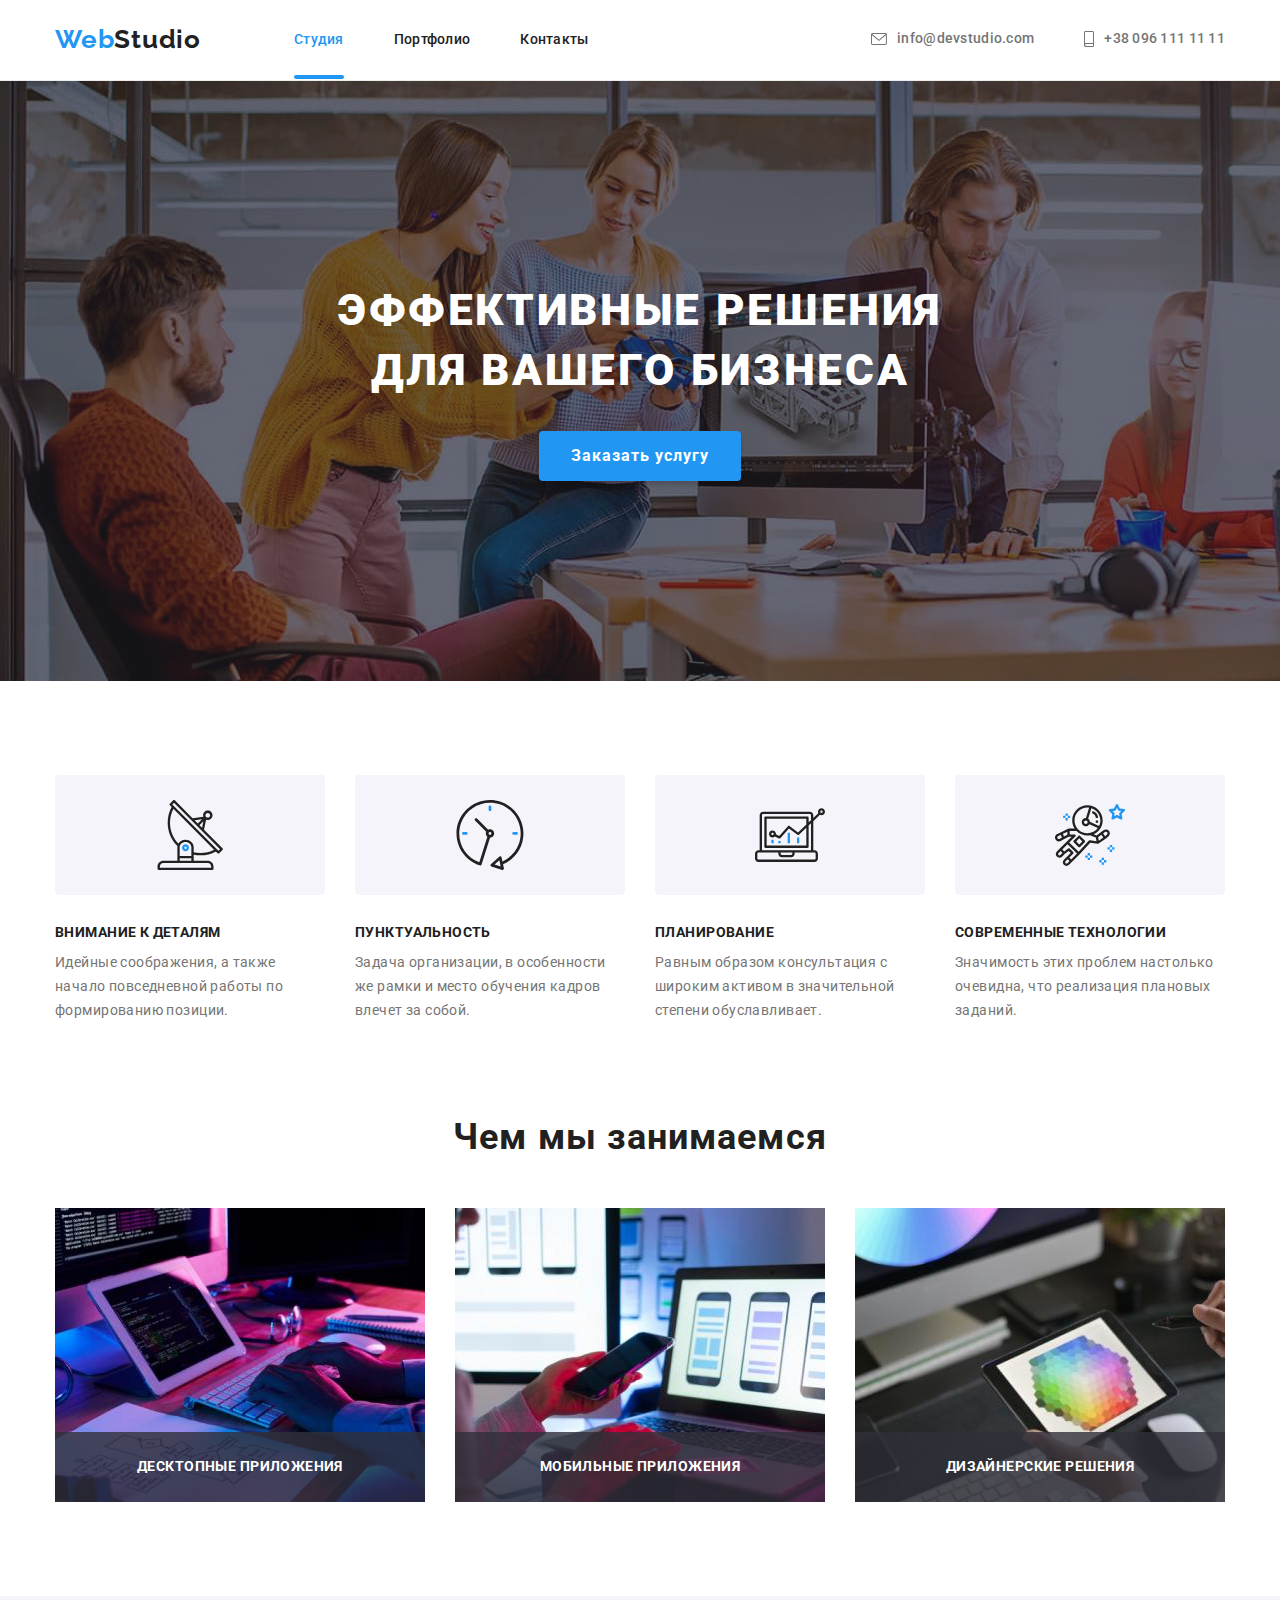
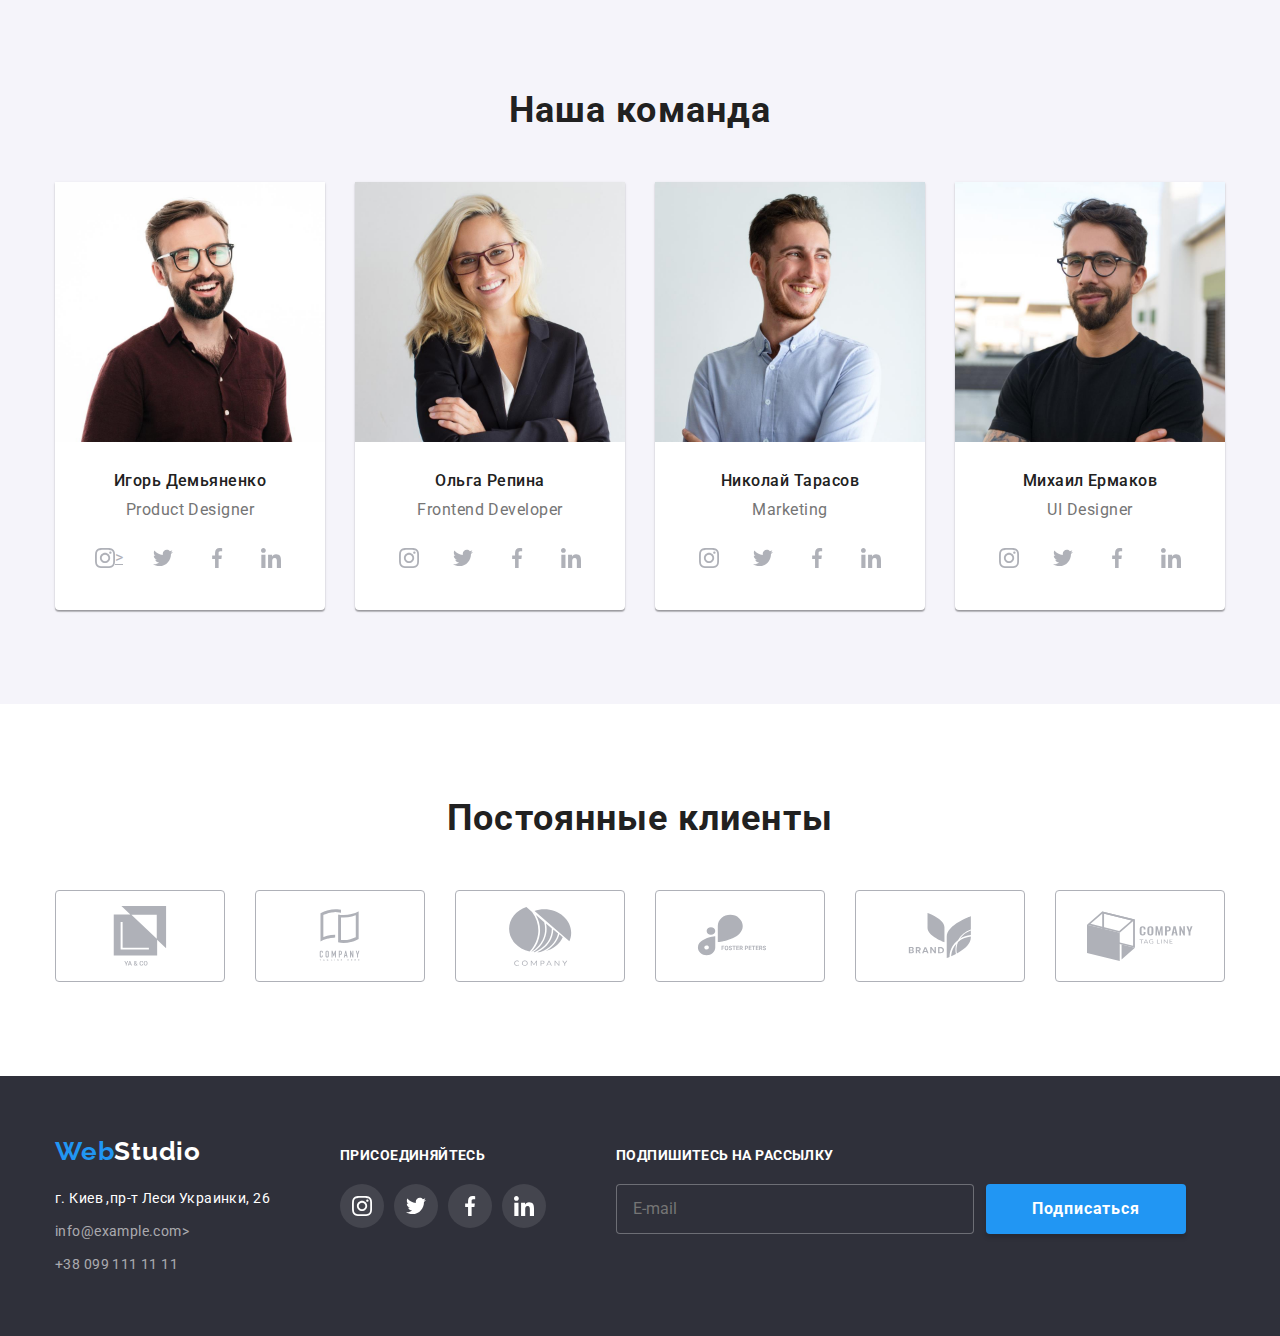
==== index.html @ cd9b9634 "старт" ====
<!DOCTYPE html>
<html lang="ru">
  <head>
    <meta charset="UTF-8" />
    <meta http-equiv="X-UA-Compatible" content="IE=edge" />
    <meta name="viewport" content="width=device-width, initial-scale=1.0" />
    <title>WebStudio</title>
    <link rel="preconnect" href="https://fonts.googleapis.com" />
    <link rel="preconnect" href="https://fonts.gstatic.com" crossorigin />
    <link
      href="https://fonts.googleapis.com/css2?family=Raleway:wght@700&family=Roboto:wght@400;500;700;900&display=swap"
      rel="stylesheet"
    />
    <link
      rel="stylesheet"
      href="https://cdnjs.cloudflare.com/ajax/libs/modern-normalize/1.1.0/modern-normalize.css"
      integrity="sha512-Y0MM+V6ymRKN2zStTqzQ227DWhhp4Mzdo6gnlRnuaNCbc+YN/ZH0sBCLTM4M0oSy9c9VKiCvd4Jk44aCLrNS5Q=="
      crossorigin="anonymous"
      referrerpolicy="no-referrer"
    />
    <link rel="stylesheet" href="./css/styles.css" />
  </head>
  <body class="page">
    <!--[Хедер]-->
    <header class="main-header">
      <div class="container container-header">
        <!--Главная навигация-->
        <nav class="main-nav">
          <a href="./index.html" class="logo"
            >Web<span class="logo-web">Studio</span>
          </a>
          <ul class="nav-list list">
            <li class="nav-list-item">
              <a href="./index.html" class="nav-link current">Студия</a>
            </li>
            <li class="nav-list-item">
              <a href="./portfolio.html" class="nav-link">Портфолио</a>
            </li>
            <li class="nav-list-item">
              <a href="" class="nav-link">Контакты</a>
            </li>
          </ul>
        </nav>
        <ul class="contacts heder list contacts-list">
          <li class="contacts-item">
            <a
              href="mailto:info@devstudio.com"
              class="contacts-link contacts-link-icon"
            >
              <svg class="contact-icon" width="16px" height="12px">
                <use href="./images/sprite.svg#icon-envelope-mail"></use>
              </svg>
              info@devstudio.com
            </a>
          </li>
          <li class="contacts-item">
            <a href="tel:+380961111111" class="contacts-link contacts-link-icon"
              ><svg class="contact-icon" width="10px" height="16px">
                <use href="./images/sprite.svg#icon-smartphone"></use>
              </svg>
              +38 096 111 11 11</a
            >
          </li>
        </ul>
      </div>
    </header>
    <main>
      <section class="section hero section-hero">
        <div class="container">
          <h1 class="hero-title">
            Эффективные решения<br />для вашего бизнеса
          </h1>
          <button type="button" class="hero-button hero" data-modal-open>
            Заказать услугу
          </button>
        </div>
      </section>
      <!--Секция основного контента-->
      <section class="section section-features">
        <div class="container">
          <h2 class="section-title visually-hidden">Особенности</h2>
          <ul class="features-list feattures list">
            <li class="features-item">
              <div class="features-container">
                <svg class="features-icon">
                  <use href="./images/sprite.svg#icon-group-sput"></use>
                </svg>
              </div>
              <h3 class="features-title">Внимание к деталям</h3>
              <p class="features-text">
                Идейные соображения, а также начало повседневной работы по
                формированию позиции.
              </p>
            </li>
            <li class="features-item">
              <div class="features-container">
                <svg class="features-icon">
                  <use href="./images/sprite.svg#icon-clock"></use>
                </svg>
              </div>
              <h3 class="features-title">Пунктуальность</h3>
              <p class="features-text">
                Задача организации, в особенности же рамки и место обучения
                кадров влечет за собой.
              </p>
            </li>
            <li class="features-item">
              <div class="features-container">
                <svg class="features-icon">
                  <use href="./images/sprite.svg#icon-diagram-comp"></use>
                </svg>
              </div>
              <h3 class="features-title">Планирование</h3>
              <p class="features-text">
                Равным образом консультация с широким активом в значительной
                степени обуславливает.
              </p>
            </li>
            <li class="features-item">
              <div class="features-container">
                <svg class="features-icon">
                  <use href="./images/sprite.svg#icon-astronaut"></use>
                </svg>
              </div>
              <h3 class="features-title">Современные технологии</h3>
              <p class="features-text">
                Значимость этих проблем настолько очевидна, что реализация
                плановых заданий.
              </p>
            </li>
          </ul>
        </div>
      </section>
      <section class="section section-doing">
        <div class="container">
          <h2 class="section-title">Чем мы занимаемся</h2>
          <ul class="doing-list list">
            <li class="doing-item">
              <img
                src="./images/img-1.jpg"
                alt="Человек работает за компьютером"
                width="370"
                height="294"
              />
              <div class="doing-item-box">
                <p class="doing-pre-title">Десктопные приложения</p>
              </div>
            </li>
            <li class="doing-item">
              <img
                src="./images/img-2.jpg"
                alt="Человек работает с телефоном"
                width="370"
                height="294"
              />
              <div class="doing-item-box">
                <p class="doing-pre-title">Мобильные приложения</p>
              </div>
            </li>
            <li class="doing-item">
              <img
                src="./images/img-3.jpg"
                alt="Человек работпет с планшетом"
                width="370"
                height="294"
              />
              <div class="doing-item-box">
                <p class="doing-pre-title">Дизайнерские решения</p>
              </div>
            </li>
          </ul>
        </div>
      </section>
      <!-- Секция Персонала-->
      <section class="section team section-team">
        <div class="container">
          <h2 class="section-title">Наша команда</h2>
          <ul class="team-list list">
            <li class="team-item">
              <img
                class="team-img"
                src="./images/img-igr.jpg"
                alt="Фото Игоря"
                width="270"
                height="260"
              />
              <div class="description">
                <h3 class="title">Игорь Демьяненко</h3>
                <p class="text">Product Designer</p>
                <ul class="list team-icon-list">
                  <li class="team-item-icon">
                    <a href="" class="team-link-icon"
                      ><svg class="team-icon">
                        <use href="./images/sprite.svg#icon-instagram"></use>
                      </svg>
                      ></a
                    >
                  </li>
                  <li class="team-item-icon">
                    <a href="" class="team-link-icon"
                      ><svg class="team-icon">
                        <use href="./images/sprite.svg#icon-twitter"></use></svg>
                      </a>
                  </li>
                  <li class="team-item-icon">
                    <a href="" class="team-link-icon"
                      ><svg class="team-icon">
                        <use
                          href="./images/sprite.svg#icon-facebook"
                        ></use></svg>
                      </a>
                  </li>
                  <li class="team-item-icon">
                    <a href="" class="team-link-icon"
                      ><svg class="team-icon">
                        <use href="./images/sprite.svg#icon-linkedin"></use>
                      </svg>
                      </a
                    >
                  </li>
                </ul>
              </div>
            </li>
            <li class="team-item">
              <img
                class="team-img"
                src="./images/img-olg.jpg"
                alt="Фото Ольги"
                width="270"
                height="260"
              />
              <div class="description">
                <h3 class="title">Ольга Репина</h3>
                <p class="text">Frontend Developer</p>
                <ul class="list team-icon-list">
                  <li class="team-item-icon">
                    <a href="" class="team-link-icon"
                      ><svg class="team-icon">
                        <use
                          href="./images/sprite.svg#icon-instagram"> <use>

                          </svg>
                          </a>
                  </li>
                  <li class="team-item-icon">
                    <a href="" class="team-link-icon"
                      ><svg class="team-icon">
                        <use href="./images/sprite.svg#icon-twitter"></use>
                      </svg>
                    </a>
                  </li>
                  <li class="team-item-icon">
                    <a href="" class="team-link-icon"
                      ><svg class="team-icon">
                        <use
                          href="./images/sprite.svg#icon-facebook"
                        ></use>
                      </svg>
                    </a>
                  </li>
                  <li class="team-item-icon">
                    <a href="" class="team-link-icon"
                      ><svg class="team-icon">
                        <use
                          href="./images/sprite.svg#icon-linkedin"
                        ></use>
                      </svg>
                    </a>
                  </li>
                </ul>
              </div>
            </li>
            <li class="team-item">
              <img
                class="team-img"
                src="./images/img-nic.jpg"
                alt="Фото Николая"
                width="270"
                height="260"
              />
              <div class="description">
                <h3 class="title">Николай Тарасов</h3>
                <p class="text">Marketing</p>
                <ul class="list team-icon-list">
                  <li class="team-item-icon">
                    <a href="" class="team-link-icon"
                      ><svg class="team-icon">
                        <use
                          href="./images/sprite.svg#icon-instagram"
                        ></use>
                      </svg>
                    </a>
                  </li>
                  <li class="team-item-icon">
                    <a href="" class="team-link-icon"
                      ><svg class="team-icon">
                        <use href="./images/sprite.svg#icon-twitter"></use></svg>
                    </a>
                  </li>
                  <li class="team-item-icon">
                    <a href="" class="team-link-icon"
                      ><svg class="team-icon">
                        <use
                          href="./images/sprite.svg#icon-facebook"></use>
                      </svg>
                    </a>
                  </li>
                  <li class="team-item-icon">
                    <a href="" class="team-link-icon"
                      ><svg class="team-icon">
                        <use
                          href="./images/sprite.svg#icon-linkedin"
                        ></use>
                      </svg>
                    </a>
                  </li>
                </ul>
              </div>
            </li>
            <li class="team-item">
              <img
                class="team-img"
                src="./images/img-mih.jpg"
                alt="Фото Михаила"
                width="270"
                height="260"
              />
              <div class="description">
                <h3 class="title">Михаил Ермаков</h3>
                <p class="text">UI Designer</p>
                <ul class="list team-icon-list">
                  <li class="team-item-icon">
                    <a href="" class="team-link-icon"
                      ><svg class="team-icon">
                        <use
                          href="./images/sprite.svg#icon-instagram"
                        ></use>
                      </svg>
                    </a>
                  </li>
                  <li class="team-item-icon">
                    <a href="" class="team-link-icon"
                      ><svg class="team-icon">
                        <use href="./images/sprite.svg#icon-twitter"></use></svg>
                    </a>
                  </li>
                  <li class="team-item-icon">
                    <a href="" class="team-link-icon"
                      ><svg class="team-icon">
                        <use
                          href="./images/sprite.svg#icon-facebook"
                        ></use></svg>
                    </a>
                  </li>
                  <li class="team-item-icon">
                    <a href="" class="team-link-icon"
                      ><svg class="team-icon">
                        <use
                          href="./images/sprite.svg#icon-linkedin"
                        ></use></svg>
                    </a>
                  </li>
                </ul>
              </div>
            </li>
          </ul>
        </div>
      </section>
      <section class="section section-clients">
        <div class="container">
          <h2 class="section-title">Постоянные клиенты</h2>
          <ul class="clients-list list">
            <li class="clients-item">
              <a href="" class="clients-item-link">
                <svg class="icon" width="106px" height="60px">
                  <use href="./images/sprite.svg#icon-clients-1"></use></svg>
              </a>
            </li>
            <li class="clients-item">
              <a href="" class="clients-item-link">
                <svg width="106px" height="60px">
                  <use href="./images/sprite.svg#icon-clients-2"></use></svg>
              </a>
            </li>
            <li class="clients-item">
              <a href="" class="clients-item-link">
                <svg width="106px" height="60px">
                  <use href="./images/sprite.svg#icon-clients-3"></use></svg>
              </a>
            </li>
            <li class="clients-item">
              <a href="" class="clients-item-link">
                <svg width="106px" height="60px">
                  <use href="./images/sprite.svg#icon-clients-4"></use></svg>
              </a>
            </li>
            <li class="clients-item">
              <a href="" class="clients-item-link">
                <svg width="106px" height="60px">
                  <use href="./images/sprite.svg#icon-clients-5"></use></svg>
              </a>
            </li>
            <li class="clients-item">
              <a href="" class="clients-item-link">
                <svg width="106px" height="60px">
                  <use href="./images/sprite.svg#icon-clients-6"></use></svg>
              </a>
            </li>
          </ul>
        </div>
      </section>
    </main>
    <!--Футер -->
    <footer class="footer">
      <div class="container">
        <div class="footer-container">
          <div class="footer-container-box">
            <a href="./index.html" class="logo logo-footer"
              >Web<span class="logo-web logo-web-footer">Studio</span>
            </a>
            <address>
              <ul class="contacts list">
                <li class="contact-item">
                  <a href="" class="contacts-link"
                    >г. Киев ,пр-т Леси Украинки, 26</a
                  >
                </li>
                <li class="contact-item">
                  <a
                    href="mailto:info@example.com"
                    class="contacts-link active"
                  >
                    info@example.com></a
                  >
                </li>
                <li class="contact-item">
                  <a href="tel:+380991111111" class="contacts-link active"
                    >+38 099 111 11 11</a
                  >
                </li>
              </ul>
            </address>
          </div>
          <div class="footer-container-box">
            <p class="conect">присоединяйтесь</p>
            <ul class="list social-network">
              <li class="social-network-item">
                <a href="" class="sosial-network-link"
                  ><svg width="20px" height="20px" class="social-network-icon">
                    <use href="./images/sprite.svg#icon-instagram"></use></svg>
                </a>
              </li>
              <li class="social-network-item">
                <a href="" class="sosial-network-link"
                  ><svg width="20px" height="20px" class="social-network-icon">
                    <use href="./images/sprite.svg#icon-twitter"></use></svg>
                </a>
              </li>
              <li class="social-network-item">
                <a href="" class="sosial-network-link"
                  ><svg width="20px" height="20px" class="social-network-icon">
                    <use href="./images/sprite.svg#icon-facebook"></use></svg>
                </a>
              </li>
              <li class="social-network-item">
                <a href="" class="sosial-network-link"
                  ><svg width="20px" height="20px" class="social-network-icon">
                    <use href="./images/sprite.svg#icon-linkedin"></use></svg>
                </a>
              </li>
            </ul>
          </div>
          <div class="container-singer">
            <b class="conect">Подпишитесь на рассылку</b>
            <form class="singer-form">
              <label for="mail"></label>
              <input type="emeil" name="mail" class="singer-item" placeholder="E-mail"></input>
              <button type="submit" class="singer-button">Подписаться</button>
            </form>
          </div>
        </div>
      </div>
    </footer>
    <div class="backdrop is-hidden" data-modal>
      <div class="hero-modal">
        <button type="button" class="modal-buttton" data-modal-close><svg width="20px" height="20px" class="social-network-icon">
          <use href="./images/sprite.svg#icon-close"></use></svg>
      </button>
      </div>
    </div>
    <script src="./js/modal.js"></script>
  </body>
</html>
---- css/styles.css ----
:root {
  --primary-text-color: #757575;
  --title-text-color: #212121;
  --accent-color: #2196f3;
  --primary-white-color: #ffffff;
  --buttons-bgc-color: #f5f4fa;
  --cubic: cubic-bezier(0.4, 0, 0.2, 1);
}
body {
  color: var(--primary-text-color);
  background-color: var(--primary-white-color);
  font-family: roboto, sans-serif;
}
p,
h1,
h2,
h3,
h4,
h5,
h6 {
  margin: 0;
  padding: 0;
}
ul {
  margin: 0;
  padding: 0;
}
img {
  display: block;
  max-width: 100%;
}

.container {
  width: 1200px;
  padding-left: 15px;
  padding-right: 15px;
  margin-left: auto;
  margin-right: auto;
}
.visually-hidden {
  position: absolute;
  width: 1px;
  height: 1px;
  margin: -1px;
  border: 0;
  padding: 0;

  white-space: nowrap;
  clip-path: inset(100%);
  clip: rect(0 0 0 0);
  overflow: hidden;
}
.list {
  list-style: none;
}
/* Стили заголовков секции */
.section .section-title {
  color: var(--title-text-color);
  font-family: Roboto, sans-serif;
  font-weight: 700;
  font-size: 36px;
  line-height: 1.16;
  text-align: center;
  letter-spacing: 0.03em;
  margin-bottom: 50px;
}
/* Стиль лого */
.logo {
  color: var(--accent-color);
  font-family: Raleway, sans-serif;
  font-weight: 700;
  font-size: 26px;
  line-height: 1.19;
  letter-spacing: 0.03em;
  text-decoration: none;
}
.logo-web {
  color: var(--title-text-color);
}
.logo-web-footer {
  color: var(--primary-white-color);
}

/* Стиль хедер */
.main-header {
  padding-top: 24px;
  padding-bottom: 25px;
}
.main-nav .nav-link {
  position: relative;
  color: var(--title-text-color);
  font-family: Roboto, sans-serif;
  font-weight: 500;
  font-size: 14px;
  line-height: 1.14;
  letter-spacing: 0.02em;
  text-decoration: none;
  transition: color 250ms var(--cubic);
}
.nav-link.current::after {
  content: "";
  position: absolute;
  bottom: -32px;
  left: 0px;
  width: 100%;
  height: 4px;
  background-color: var(--accent-color);
  border-radius: 2px;
}
.main-header {
  border-bottom: 1px solid #ececec;
}
.main-nav {
  display: flex;
  align-items: center;
}
.container-header {
  display: flex;
}
.nav-list {
  display: flex;
  margin-left: 93px;
}
.nav-list .nav-list-item:not(:last-child) {
  margin-right: 50px;
}
.nav-link:hover,
.nav-link:focus {
  color: var(--accent-color);
}
.main-nav .nav-link.current {
  color: var(--accent-color);
}
.contacts.heder {
  display: flex;
  align-items: center;
  margin-left: auto;
}
.contacts-item {
  display: flex;
  fill: var(--primary-text-color);
  align-items: center;
}
.contact-icon {
  margin-right: 10px;
}
.contacts-item:not(:last-child) {
  margin-right: 50px;
}
.contacts .contacts-link {
  display: flex;
  color: var(--primary-text-color);
  font-family: Roboto, sans-serif;
  font-weight: 500;
  font-size: 14px;
  line-height: 1.14;
  letter-spacing: 0.02em;
  text-decoration: none;
  align-items: center;
  transition: color 250ms var(--cubic), fill 250ms var(--cubic);
}
.contacts-link:hover,
.contacts-link:focus {
  color: var(--accent-color);
  fill: var(--accent-color);
}
/* Стиль героя*/
.section-hero {
  max-width: 1600px;
  height: 600px;
  margin-left: auto;
  margin-right: auto;
  background-color: #2f303a;
  background-image: linear-gradient(
      to right,
      rgba(47, 48, 58, 0.4),
      rgba(47, 48, 58, 0.4)
    ),
    url(../images/bg-img.jpg);
}
.section-hero {
  padding-top: 200px;
  padding-bottom: 200px;
}
.hero {
  text-align: center;
}
.hero-button {
  color: var(--primary-white-color);
  background-color: var(--accent-color);
  font-family: inherit;
  font-weight: 700;
  font-size: 16px;
  line-height: 1.87;
  letter-spacing: 0.06em;
  cursor: pointer;
  border: 1px;
  border-radius: 4px;
  padding: 10px 32px;
  box-shadow: 0px 4px 4px rgba(0, 0, 0, 0.15);
  transition: background-color 250ms var(--cubic);
}
.hero-button:hover,
.hero-button:focus {
  background-color: #188ce8;
  color: var(--primary-white-color);
}
.hero-title {
  color: var(--primary-white-color);
  font-family: Roboto, sans-serif;
  font-weight: 900;
  font-size: 44px;
  line-height: 1.36;
  text-align: center;
  letter-spacing: 0.06em;
  text-transform: uppercase;
  margin-bottom: 30px;
}
/* Стиль сtкуции Особености */
.section-features {
  padding-top: 94px;
  padding-bottom: 94px;
}
.features-list {
  display: flex;
}

.features-item {
  width: 270px;
}
/* /// */
.features-item:not(:last-child) {
  margin-right: 30px;
}
.features-title {
  color: var(--title-text-color);
  font-family: Roboto, sans-serif;
  font-weight: 700;
  font-size: 14px;
  line-height: 1.14;
  letter-spacing: 0.03em;
  text-transform: uppercase;
  margin-bottom: 10px;
  margin-top: 30px;
}
.features-container {
  display: flex;
  width: 270px;
  height: 120px;
  border: #f5f4fa;
  background-color: #f5f4fa;
  border-radius: 4px;
  align-items: center;
  justify-content: center;
}
.features-icon {
  width: 70px;
  height: 70px;
}
.features-text {
  font-size: 14px;
  line-height: 1.71;
  letter-spacing: 0.03em;
}
/* Стиль секции Чем мы занимаемся */
.section-doing {
  padding-bottom: 94px;
}
.doing-list {
  display: flex;
}
.doing-item {
  position: relative;
}
.doing-item-box {
  position: absolute;
  display: flex;
  justify-content: center;
  align-items: center;
  background-color: rgba(47, 48, 58, 0.8);
  width: 370px;
  height: 70px;
  bottom: 0;
  left: 0;
}
.doing-pre-title {
  font-family: Roboto, sans-serif;
  font-weight: 700;
  font-size: 14px;
  line-height: 1.14;
  letter-spacing: 0.03em;
  text-transform: uppercase;
  color: var(--primary-white-color);
}
.doing-item:not(:last-child) {
  margin-right: 30px;
}
/* Стиль секции Наша команда */
.section-team {
  background-color: #f5f4fa;
  padding-top: 94px;
  padding-bottom: 94px;
}
.team-list {
  display: flex;
  margin-left: -30px;
  margin-bottom: -30px;
}
.team-item {
  flex-basis: calc(100% / 4 - 30px);
  margin-left: 30px;
  margin-bottom: 30px;
  border-radius: 0px 0px 4px 4px;
  border: 1px;
  background-color: var(--primary-white-color);
  text-align: center;
  width: 270px;
  box-shadow: 0px 1px 3px rgba(0, 0, 0, 0.12), 0px 1px 1px rgba(0, 0, 0, 0.14),
    0px 2px 1px rgba(0, 0, 0, 0.2);
}
.team-icon-list {
  display: flex;
  justify-content: center;
}
.team-link-icon {
  display: flex;
  background-color: var(--primary-white-color);
  width: 44px;
  height: 44px;
  border-radius: 50%;
  color: #afb1b8;
  justify-content: center;
  align-items: center;
  transition: background-color 250ms var(--cubic), color 250ms var(--cubic);
}
.team-item-icon:not(:last-child) {
  margin-right: 10px;
}
.team-link-icon:hover,
.team-link-icon:focus {
  background-color: var(--accent-color);
  color: var(--primary-white-color);
}
.team-icon {
  width: 20px;
  height: 20px;
  fill: currentColor;
}
.description {
  padding-top: 30px;
  padding-bottom: 30px;
}
.team .title {
  color: var(--title-text-color);
  font-family: Roboto, sans-serif;
  font-weight: 500;
  font-size: 16px;
  line-height: 1.18;
  letter-spacing: 0.03em;
  margin-bottom: 10px;
}
.team .text {
  font-size: 16px;
  line-height: 1.18;
  letter-spacing: 0.03em;
  margin-bottom: 16px;
}
/* Стили секции клиентов */
.section-clients {
  padding-top: 94px;
  padding-bottom: 94px;
}
.clients-list {
  display: flex;
  justify-content: center;
}
.clients-item {
  width: 170px;
  height: 92px;
}
.clients-item-link {
  display: flex;
  justify-content: center;
  align-items: center;
  fill: rgba(175, 177, 184, 1);
  border: solid rgba(175, 177, 184, 1) 1px;
  border-radius: 4px;
  width: inherit;
  height: inherit;
  transition: fill 250ms var(--cubic), border-color 250ms var(--cubic);
}
.clients-item:not(:last-child) {
  margin-right: 30px;
}
.clients-item-link:hover,
.clients-item-link:focus {
  fill: rgba(33, 150, 243, 1);
  border-color: rgba(33, 150, 243, 1);
  cursor: pointer;
}

/* Стили кнопок портфолио */
.nav-portfolio {
  display: flex;
}
.nav-portfolio .buttons {
  color: var(--title-text-color);
  background-color: var(--buttons-bgc-color);
  font-family: inherit;
  font-weight: 500;
  font-size: 16px;
  line-height: 1.62;
  letter-spacing: 0.03em;
  cursor: pointer;
  border: 1px;
  border-radius: 4px;
  padding: 6px 22px;
  transition: color 250ms var(--cubic), background-color 250ms var(--cubic),
    box-shadow 250ms var(--cubic);
}
.nav-portfolio {
  justify-content: center;
}
.nav-portfolio-item:not(:last-child) {
  margin-right: 8px;
}
.nav-portfolio {
  margin-bottom: 50px;
}
.nav-portfolio .buttons:hover,
.nav-portfolio .buttons:focus {
  color: var(--primary-white-color);
  background-color: var(--accent-color);
  box-shadow: 0px 3px 1px rgba(0, 0, 0, 0.1), 0px 1px 2px rgba(0, 0, 0, 0.08),
    0px 2px 2px rgba(0, 0, 0, 0.12);
}
/* Стили Портфолио */
.portfolio-list {
  display: flex;
  flex-wrap: wrap;
  margin-left: -30px;
  margin-bottom: -30px;
}
.portfolio-item:hover,
.portfolio-item:focus {
  box-shadow: 0px 1px 1px rgba(0, 0, 0, 0.12), 0px 4px 4px rgba(0, 0, 0, 0.06),
    1px 4px 6px rgba(0, 0, 0, 0.16);
}
.portfolio-item {
  flex-basis: calc(100% / 3 - 30px);
  margin-left: 30px;
  margin-bottom: 30px;
  transition: box-shadow 250ms var(--cubic);
}
.portfolio-item-box {
  position: relative;
}
.portfolio-pre-box {
  position: relative;
  width: 100%;
  height: 100%;
  overflow: hidden;
}
.portfolio-box-text {
  position: absolute;
  font-family: Roboto, sans-serif;
  font-size: 18px;
  line-height: 1.55;
  letter-spacing: 0.03em;
  color: var(--primary-white-color);
  background-color: rgba(33, 150, 243, 0.9);
  width: 100%;
  height: 100%;
  top: 0px;
  left: 0px;
  padding-left: 24px;
  padding-right: 24px;
  padding-top: 63px;
  padding-bottom: 63px;
  transform: translateY(100%);
  transition: transform 250ms var(--cubic);
}
.portfolio-item-box:hover .portfolio-box-text,
.portfolio-item-box:focus .portfolio-box-text {
  transform: translateY(0%);
}
.portfolio-item-link {
  text-decoration: none;
  color: inherit;
}
.descript-portfolio {
  border: 1px solid #eeeeee;
  padding-top: 20px;
  padding-bottom: 20px;
  padding-left: 24px;
  background-color: var(--primary-white-color);
}
.portfolio .title {
  color: var(--title-text-color);
  font-family: Roboto, sans-serif;
  font-weight: 700;
  font-size: 18px;
  line-height: 2;
  letter-spacing: 0.06em;
}
.portfolio .text {
  font-size: 16px;
  line-height: 1.87;
  letter-spacing: 0.03em;
}
.section.portfolio {
  padding-top: 94px;
  padding-bottom: 94px;
}
/* Стили футер  */
.footer {
  background-color: #2f303a;
  padding-bottom: 60px;
  padding-top: 60px;
}
.footer-container {
  display: flex;
  justify-content: flex-start;
  align-items: baseline;
}
.footer-container-box:not(:last-child) {
  margin-right: 70px;
}
.social-network {
  display: flex;
  justify-content: flex-start;
  align-items: center;
}
.sosial-network-link {
  display: flex;
  fill: var(--primary-white-color);
  background-color: rgba(255, 255, 255, 0.1);
  width: 44px;
  height: 44px;
  justify-content: center;
  border-radius: 50%;
  align-items: center;
  transition: background-color 250ms var(--cubic);
}
.social-network-item:not(:last-child) {
  margin-right: 10px;
}

.sosial-network-link:hover,
.sosial-network-link:focus {
  background-color: var(--accent-color);
}
.conect {
  display: flex;
  font-weight: 700;
  font-size: 14px;
  line-height: 1.14;
  letter-spacing: 0.03em;
  text-transform: uppercase;
  color: var(--primary-white-color);
  margin-bottom: 20px;
}
.contact-item:not(:last-child) {
  margin-bottom: 9px;
}
.logo-footer {
  display: inline-block;
  margin-bottom: 20px;
}
.footer .contacts-link {
  color: var(--primary-white-color);
  font-family: Roboto, sans-serif;
  font-weight: 400;
  font-style: normal;
  font-size: 14px;
  line-height: 1.71;
  letter-spacing: 0.03em;
  transition: color 250ms var(--cubic);
}
.contacts-link.active {
  color: rgba(255, 255, 255, 0.6);
}

.footer .contacts-link:hover,
.footer .contacts-link:focus {
  color: var(--accent-color);
}

.singer-form {
  display: flex;
}
.singer-item {
  width: 358px;
  
  background-color: #2f303a;
  border: 1px solid rgba(255, 255, 255, 0.3);
  border-radius: 4px;
  margin-right: 12px;
  padding-left: 16px;
  padding-top: 15px;
  padding-bottom:15px ;
}
.singer-button {
  color: var(--primary-white-color);
  background-color: var(--accent-color);
  font-family: inherit;
  font-weight: 700;
  font-size: 16px;
  line-height: 1.87;
  letter-spacing: 0.06em;
  cursor: pointer;
  border-radius: 4px;
  border: 1px;
  width: 200px;
  height: 50px;
  box-shadow: 0px 4px 4px rgba(0, 0, 0, 0.15);
  transition:background-color 2503ms var(--cubic);
}
.singer-button:hover,
.singer-button:focus {
  background-color: #188CE8;
}
/* Стили модалки */
.backdrop {
  position: fixed;
  top: 0px;
  left: 0px;
  width: 100vw;
  height: 100vh;
  background-color: rgba(0, 0, 0, 0.2);
  opacity: 1;
  transition: opacity 250ms var(--cubic), visibility 250ms var(--cubic);
}
.hero-modal {
  position: absolute;
  width: 528px;
  min-height: 581px;
  background-color: var(--primary-white-color);
  box-shadow: 0px 1px 3px rgba(0, 0, 0, 0.12), 0px 1px 1px rgba(0, 0, 0, 0.14),
    0px 2px 1px rgba(0, 0, 0, 0.2);
  border-radius: 4px;
  top: 50%;
  left: 50%;
  transform: translate(-50%, -50%);
}
.modal-buttton {
  position: absolute;
  top: 0px;
  right: 0px;
  width: 30px;
  height: 30px;
  border-radius: 50%;
  border: 1px solid rgba(0, 0, 0, 0.1);
  margin-right: 8px;
  margin-top: 8px;
  display: flex;
  align-items: center;
  justify-content: center;
  background-color: var(--primary-white-color);
}
.is-hidden {
  opacity: 0;
  visibility: hidden;
  pointer-events: none;
}
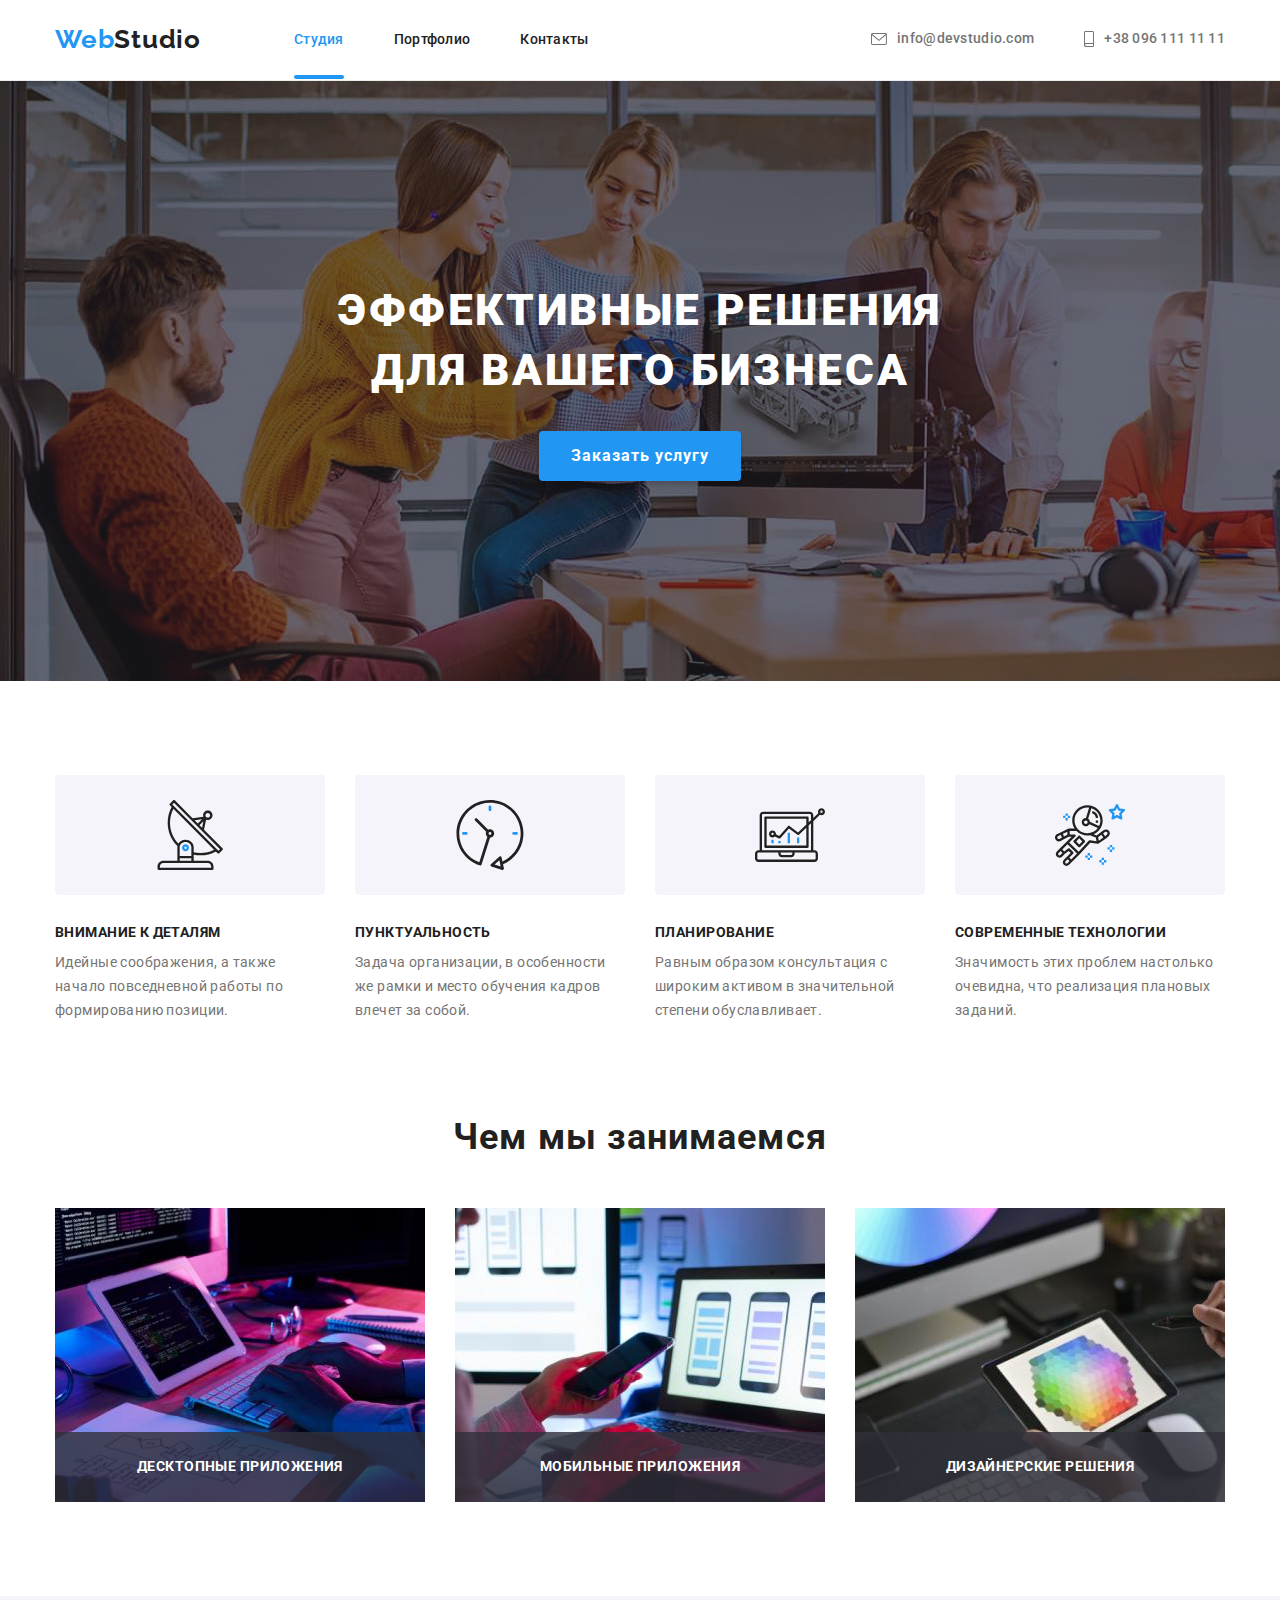
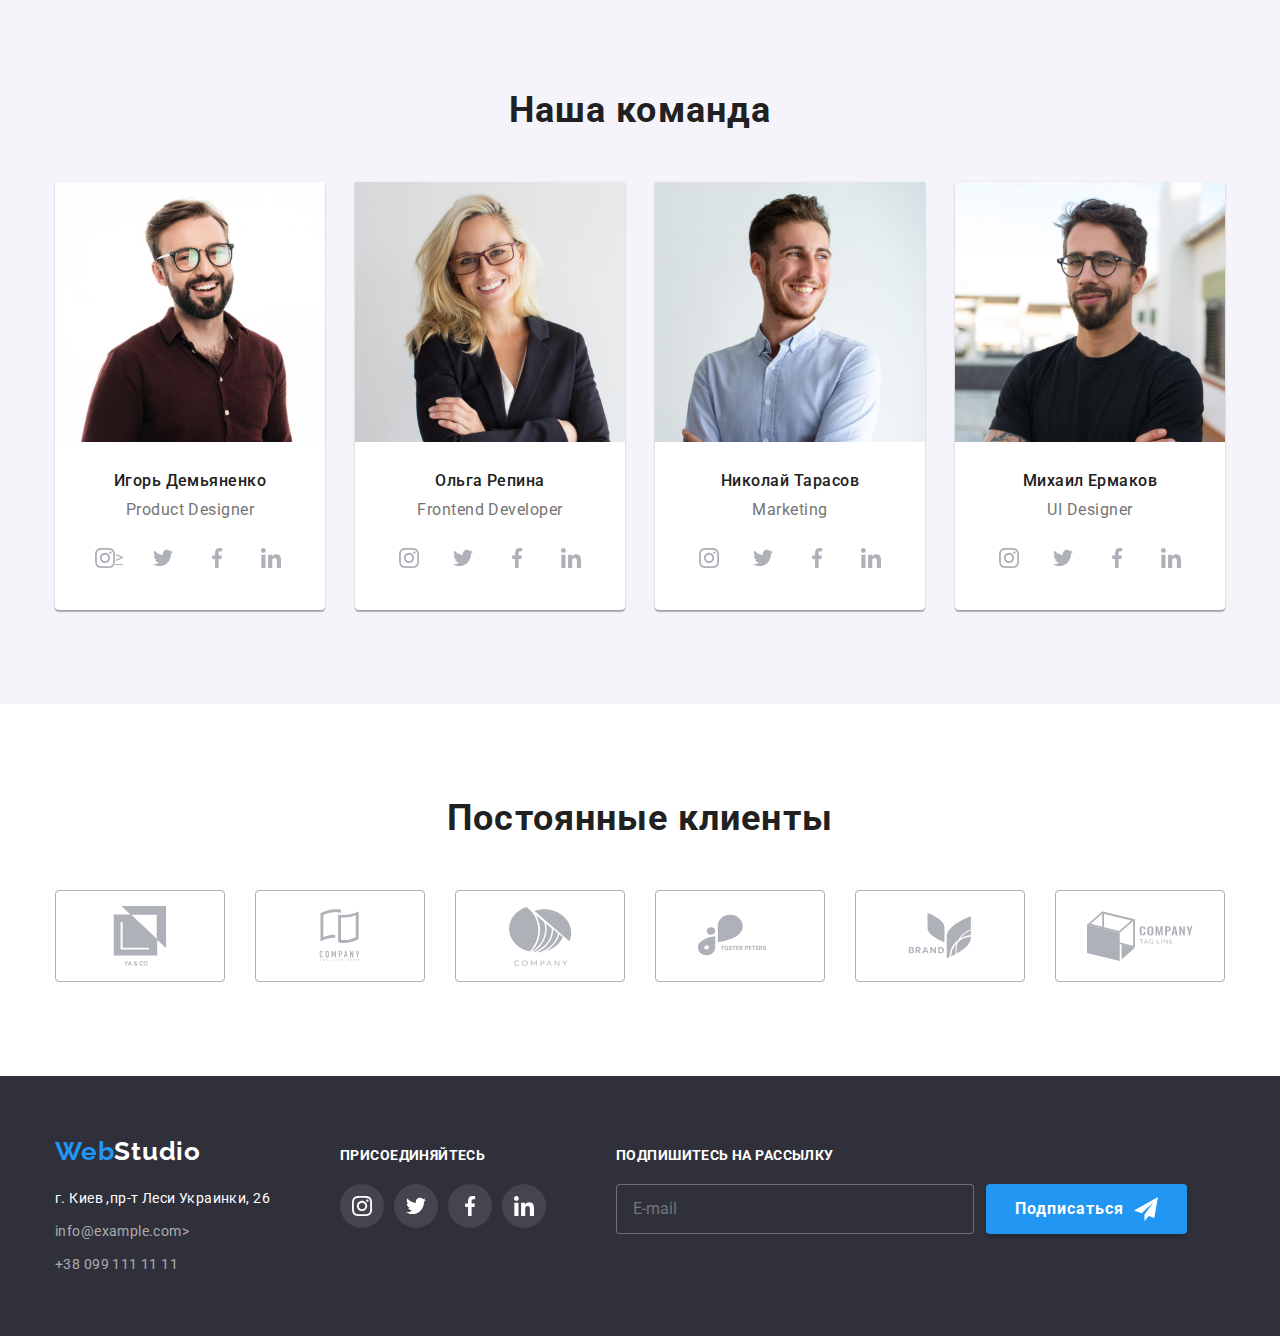
==== commit a07da9e7: "заканчивает футер" ====
--- a/index.html
+++ b/index.html
@@ -475,7 +475,9 @@
             <form class="singer-form">
               <label for="mail"></label>
               <input type="emeil" name="mail" class="singer-item" placeholder="E-mail"></input>
-              <button type="submit" class="singer-button">Подписаться</button>
+              <button type="submit" class="singer-button">Подписаться <svg class="singer-icon" width="24px" height="24px" class="social-network-icon">
+                <use href="./images/sprite.svg#icon-icon-send"></use></svg>
+                </button>
             </form>
           </div>
         </div>
--- a/css/styles.css
+++ b/css/styles.css
@@ -591,14 +591,13 @@
 }
 .singer-item {
   width: 358px;
-  
   background-color: #2f303a;
   border: 1px solid rgba(255, 255, 255, 0.3);
   border-radius: 4px;
   margin-right: 12px;
   padding-left: 16px;
   padding-top: 15px;
-  padding-bottom:15px ;
+  padding-bottom: 15px;
 }
 .singer-button {
   color: var(--primary-white-color);
@@ -610,15 +609,23 @@
   letter-spacing: 0.06em;
   cursor: pointer;
   border-radius: 4px;
+  display: flex;
+  align-items: center;
+  justify-content: center;
   border: 1px;
-  width: 200px;
-  height: 50px;
+  padding-left: 29px;
+  padding-right: 29px;
+  padding-top: 10px;
+  padding-bottom: 10px;
   box-shadow: 0px 4px 4px rgba(0, 0, 0, 0.15);
-  transition:background-color 2503ms var(--cubic);
+  transition: background-color 250ms var(--cubic);
+}
+.singer-icon {
+  margin-left: 10px;
 }
 .singer-button:hover,
 .singer-button:focus {
-  background-color: #188CE8;
+  background-color: #188ce8;
 }
 /* Стили модалки */
 .backdrop {
